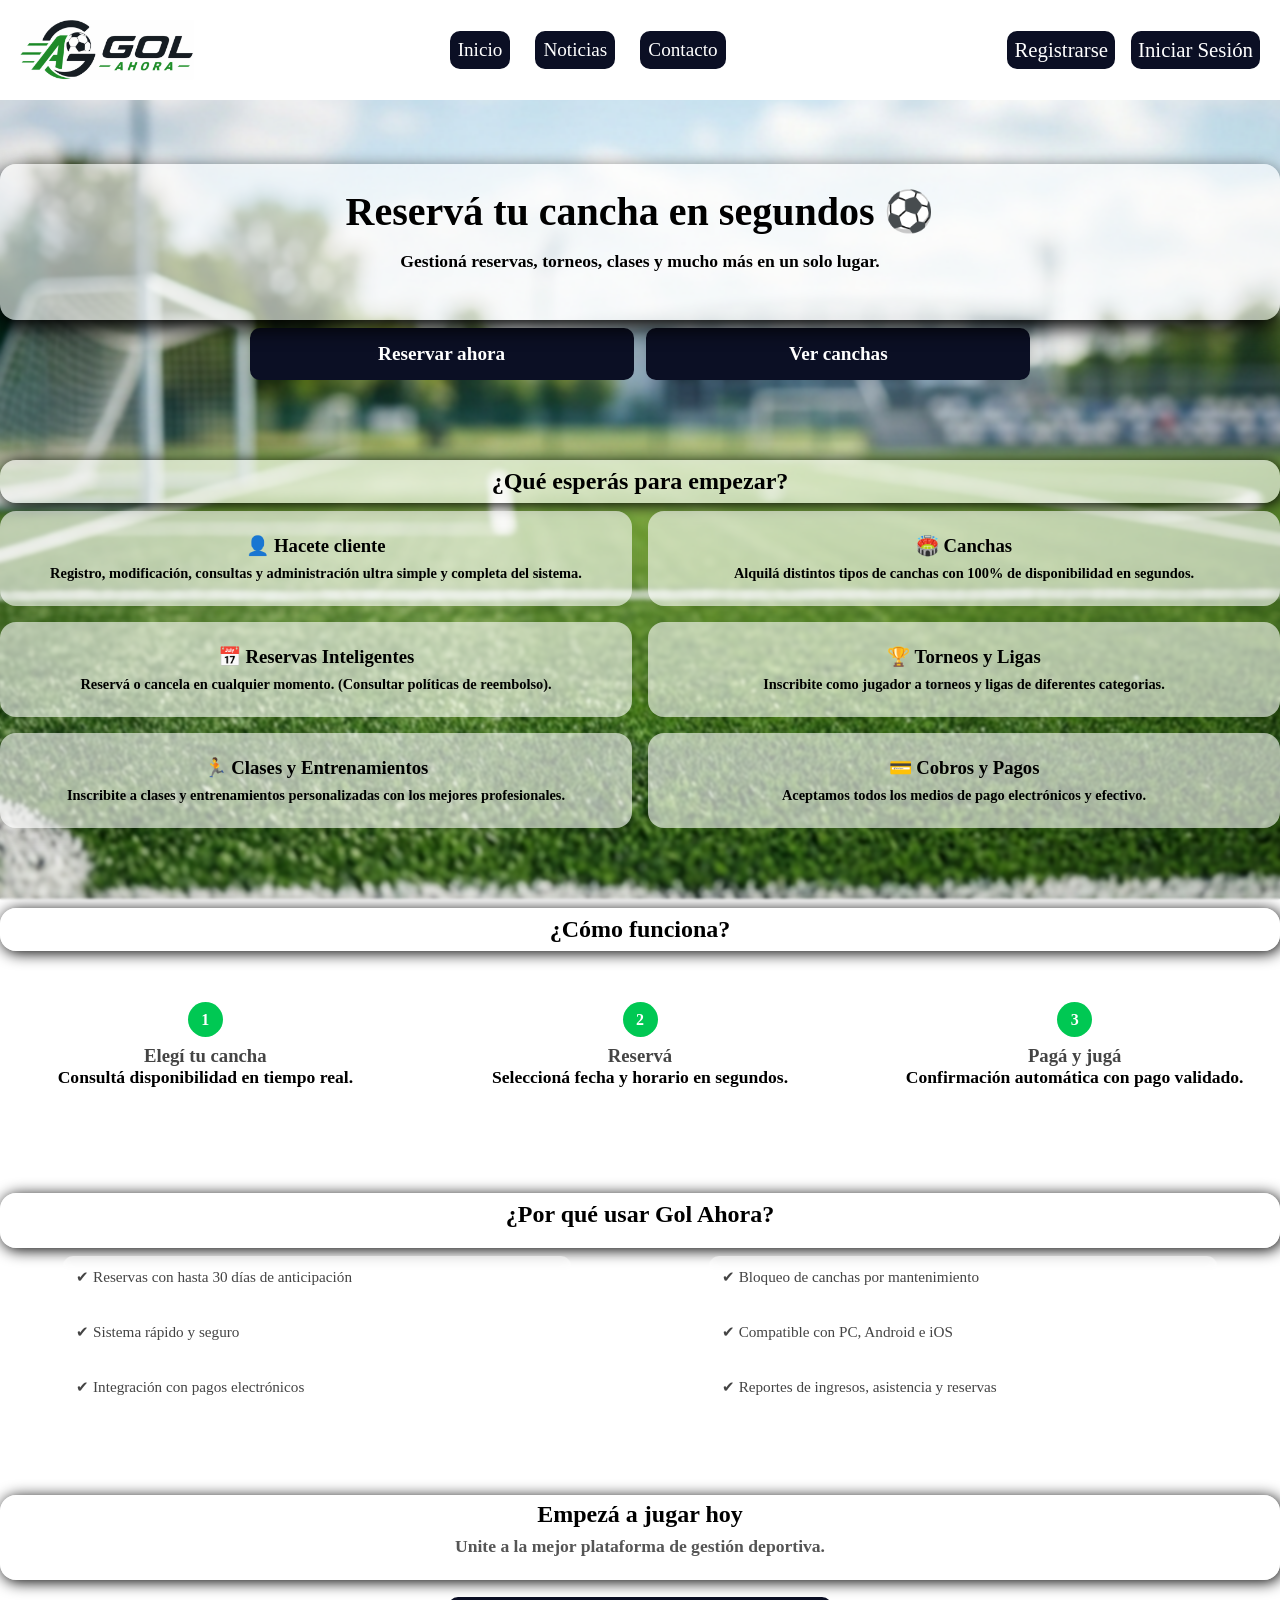
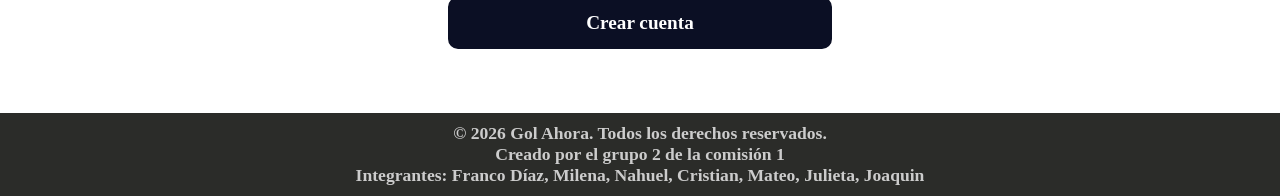
==== index.html @ c4e8e97b "Home detalles" ====
<!DOCTYPE html>
<html lang="es">
<head>
    <meta charset="UTF-8">
    <meta name="viewport" content="width=device-width, initial-scale=1.0">
    <title>Gol Ahora | El Buen Deporte</title>
    <link rel="stylesheet" href="styles.css">
</head>
<body>
    <header>
        <div class="container-header">
            <div class="logo">
                <img src="./assets/logo.png" alt="Logo de Gol Ahora">
            </div>
            <nav class="nav-header" id="nav">
                <ul class="ul-nav-header">
                    <li class="li-nav-header"><a href="#" class="a-nav-header">Inicio</a></li>
                    <li class="li-nav-header"><a href="#" class="a-nav-header">Noticias</a></li>
                    <li class="li-nav-header"><a href="#" class="a-nav-header">Contacto</a></li>
                </ul>
            </nav>
            <div class="buttons-header">
                <button class="button-header">Registrarse</button>
                <button class="button-header">Iniciar Sesión</button>
            </div>
            <div class="menu-toggle" id="menu-toggle">
                ☰
            </div>
        </div>
    </header>
    <main>
        <!-- HERO -->
        <section class="hero">
            <div class="container">
                <div class="presentacion-hero">
                    <h1>Reservá tu cancha en segundos ⚽</h1>
                    <p>Gestioná reservas, torneos, clases y mucho más en un solo lugar.</p>
                </div>
                <div class="hero-buttons">
                    <a href="#" class="btn-primary">Reservar ahora</a>
                    <a href="#" class="btn-secondary">Ver canchas</a>
                </div>
            </div>
        </section>

        <!-- FEATURES PRINCIPALES -->
        <section class="info">
            <div class="container">
                <div class="h2">
                    <h2>¿Qué esperás para empezar?</h2>
                </div>
                

                <div class="grid-info">

                    <div class="card">
                        <h3>👤 Hacete cliente</h3>
                        <p>Registro, modificación, consultas y administración ultra simple y completa del sistema.</p>
                    </div>

                    <div class="card">
                        <h3>🏟️ Canchas</h3>
                        <p>Alquilá distintos tipos de canchas con 100% de disponibilidad en segundos.</p>
                    </div>

                    <div class="card">
                        <h3>📅 Reservas Inteligentes</h3>
                        <p>Reservá o cancela en cualquier momento. (Consultar políticas de reembolso).</p>
                    </div>

                    <div class="card">
                        <h3>🏆 Torneos y Ligas</h3>
                        <p>Inscribite como jugador a torneos y ligas de diferentes categorias.</p>
                    </div>

                    <div class="card">
                        <h3>🏃 Clases y Entrenamientos</h3>
                        <p>Inscribite a clases y entrenamientos personalizadas con los mejores profesionales.</p>
                    </div>

                    <div class="card">
                        <h3>💳 Cobros y Pagos</h3>
                        <p>Aceptamos todos los medios de pago electrónicos y efectivo.</p>
                    </div>

                </div>
            </div>
        </section>

        <!-- COMO FUNCIONA -->
        <section class="como-funciona">
            <div class="container">
                <div class="h2">
                    <h2>¿Cómo funciona?</h2>
                </div>
                

                <div class="steps">
                    <div class="step">
                        <span>1</span>
                        <h3>Elegí tu cancha</h3>
                        <p>Consultá disponibilidad en tiempo real.</p>
                    </div>

                    <div class="step">
                        <span>2</span>
                        <h3>Reservá</h3>
                        <p>Seleccioná fecha y horario en segundos.</p>
                    </div>

                    <div class="step">
                        <span>3</span>
                        <h3>Pagá y jugá</h3>
                        <p>Confirmación automática con pago validado.</p>
                    </div>
                </div>
            </div>
        </section>

        <!-- BENEFICIOS / DIFERENCIAL -->
        <section class="beneficios">
            <div class="container">
                <div class="h2">
                    <h2>¿Por qué usar Gol Ahora?</h2>
                </div>
                
                <ul class="beneficios-list">
                    <li>✔ Reservas con hasta 30 días de anticipación</li>
                    <li>✔ Bloqueo de canchas por mantenimiento</li>
                    <li>✔ Sistema rápido y seguro</li>
                    <li>✔ Compatible con PC, Android e iOS</li>
                    <li>✔ Integración con pagos electrónicos</li>
                    <li>✔ Reportes de ingresos, asistencia y reservas</li>
                </ul>
            </div>
        </section>

        <!-- CTA FINAL -->
        <section class="cta">
            <div class="container-end">
                <div class="h2-end">
                    <h2>Empezá a jugar hoy</h2>
                    <p>Unite a la mejor plataforma de gestión deportiva.</p>
                </div>
                <a href="#" class="btn-primary">Crear cuenta</a>
            </div>
        </section>

    </main>
    <footer>
        <p>&copy; 2026 Gol Ahora. Todos los derechos reservados.</p>
        <p>Creado por el grupo 2 de la comisión 1</p>
        <p>Integrantes: Franco Díaz, Milena, Nahuel, Cristian, Mateo, Julieta, Joaquin</p>
    </footer>

    <script>
        const toggle = document.getElementById("menu-toggle");
        const nav = document.getElementById("nav");

        toggle.addEventListener("click", () => {
            nav.classList.toggle("active");
        });
    </script>
</body>
</html>
---- styles.css ----
*{
    margin: 0;
    padding: 0;
    box-sizing: border-box;
    font-family:'Times New Roman', Times, serif
}

body{
    display: grid;
    grid-template-rows: auto 1fr auto;
    min-height: 100dvh;
    color: #444;
    background-image: url("./assets/background.png");
    background-size: cover;
    background-position: center;
    background-attachment: fixed;
    backdrop-filter: blur(1px);
}

/*-------- HEADER ---------*/

header{
    background-color: #ffffff;
    text-align: center;
}

h1{
    font-size: 2.5rem;
    font-weight: bold;
    color: #000;
}

h2{
    color: #000;
}

p{
    color: #000;
    font-size: 1.1rem;
    font-weight: 700;
}

.logo{
    height: 60px;
    display: flex;
    align-items: center;
}

.logo img{
    height: 100%;
    width: 90px;
    object-fit: contain;
}

/* MOBILE FIRST */
.container-header{
    display: flex;
    align-items: center;
    justify-content: space-between;
    gap: 10px;
    padding: 15px;
}

/* NAV oculto en mobile */
.nav-header{
    position: absolute;
    top: 80px;
    right: 0;
    background-color: #7a7979;
    width: 100%;
    display: none;
    flex-direction: column;
    align-items: center;
    padding: 10px 0;
    z-index: 5;
}

.nav-header.active{
    display: flex;
}

.ul-nav-header{
    display: flex;
    flex-direction: column;
    gap: 10px;
}

.li-nav-header{
    list-style: none;
    margin-right: 10px;
    transition: transform 0.1s ease;
}

.li-nav-header:active{
    color: #0b0f24;
    transform: scale(0.95);
}

a{
    text-decoration: none;
    background-color: #0b0f24;
    color: #FFF;
    padding: 6px;
    font-size: 1.2rem;
}

.a-nav-header{
    border: none;
    outline: none;
    color: #fff;
    cursor: pointer;
    position: relative;
    z-index: 0;
    border: 2px solid #0b0f24;
    border-radius: 10px;
    transition: transform 0.2s ease;
    display: block;
    margin-top: 8px;
}

.a-nav-header:active{
    color: #0b0f24;
    transform: scale(0.95);
}

/* BOTONES */
.buttons-header{
    display: flex;
}

.button-header{
    box-sizing: border-box;
    font-size: 1rem;
    background-color: #0b0f24;
    color: #fff;
    border: 2px solid #0b0f24;
    border-radius: 10px;
    cursor: pointer;
    padding: 5px 2px;
    transition: transform 0.2s ease;
    margin-left: 0.3rem;
}

.button-header:hover:active{
    transform: scale(0.95);
}

/* HAMBURGUESA */
.menu-toggle{
    font-size: 1.5rem;
    cursor: pointer;
    display: block;
}

/*------- MAIN --------*/

.hero {
    text-align: center;
    padding: 4rem 0 3rem;
}

.presentacion-hero{
    padding: 1.5rem;
    border-radius: 16px;
    background: rgba(255, 255, 255, 0.6);
    backdrop-filter: blur(10px);
    box-shadow: -2px 8px 20px rgba(0,0,0);
    transition: 0.3s;
    margin-bottom: 8px;
}

.presentacion-hero:hover {
    transform: translateY(-5px);
}

.hero h1 {
    font-size: 2rem;
    margin-bottom: 1rem;
}

.hero p {
    font-size: 1.1rem;
    font-weight: 900;
    margin-bottom: 1.5rem;
    color: #000000;
    text-overflow: wrap;
    word-break: break-word;
}

.hero-buttons {
    display: flex;
    flex-direction: column;
    justify-content: center;
    align-items: center;
    gap: 0.8rem;
}

.btn-primary,
.btn-secondary {
    padding: 0.8rem;
    border-radius: 10px;
    text-decoration: none;
    font-weight: 600;
    transition: 0.3s;
    display: block;
    width: 60%;
}

.btn-primary {
    background: #0b0f24;
    border: 2px solid #0b0f24;
    color: white;
}

.btn-primary:active {
    transform: scale(0.95);
}

.btn-secondary {
    border: 2px solid #0b0f24;
    color: #ffffff;
}

.btn-secondary:active {
    transform: scale(0.95);
}

.info {
    padding: 2rem 0;
}

.h2{
    padding: 0.5rem;
    border-radius: 16px;
    background: rgba(255, 255, 255, 0.6);
    backdrop-filter: blur(10px);
    box-shadow: 0 8px 20px rgba(0,0,0,0.08);
    transition: 0.3s;
    margin-bottom: 8px;
    box-shadow: 2px 2px 15px rgba(0,0,0);
}

.info h2 {
    text-align: center;
}

.grid-info {
    display: grid;
    grid-template-columns: 1fr;
    gap: 1rem;
}

/* CARD GLASS */
.card {
    padding: 1.5rem;
    border-radius: 16px;
    background: rgba(255, 255, 255, 0.6);
    backdrop-filter: blur(10px);
    box-shadow: 0 8px 20px rgba(0,0,0,0.08);
    transition: 0.3s;
    text-align: center;
}

.card:hover {
    transform: translateY(-5px);
}

.card h3 {
    margin-bottom: 0.5rem;
    color: #000;
}

.card p {
    font-size: 0.9rem;
    font-weight: 700;
    color: #000;
}

/* ================= Como funciona ================= */
.como-funciona {
    padding: 3rem 0;
    text-align: center;
}

.steps {
    display: flex;
    flex-direction: column;
    gap: 1.5rem;
    margin-top: 2rem;
}

.step {
    background: rgba(255,255,255,0.6);
    padding: 1.2rem;
    border-radius: 14px;
    backdrop-filter: blur(8px);
}

.step span {
    display: inline-block;
    width: 35px;
    height: 35px;
    background: #00c853;
    color: white;
    border-radius: 50%;
    line-height: 35px;
    font-weight: bold;
    margin-bottom: 0.5rem;
}


.beneficios {
    padding: 2.4rem 0;
}

.beneficios h2 {
    text-align: center;
    margin-bottom: 0.7rem;
    padding-bottom: 0;
}

.beneficios-list {
    list-style: none;
    display: grid;
    grid-template-columns: 1fr;
    place-items: center;
    gap: 0.7rem;
}

.beneficios-list li {
    background: rgba(255,255,255,0.6);
    padding: 0.8rem;
    border-radius: 10px;
    backdrop-filter: blur(6px);
    font-size: 0.95rem;
    width: 70%;
}

.beneficios-list li:active{
    transform: scale(0.90);
}

.container-end{
    display: flex;
    flex-direction: column;
    align-items: center;
    gap: 0.6rem;
}

.h2-end{
    padding: 0.4rem;
    border-radius: 16px;
    background: rgba(255, 255, 255, 0.6);
    backdrop-filter: blur(10px);
    box-shadow: 0 8px 20px rgba(0,0,0,0.08);
    transition: 0.3s;
    margin-bottom: 8px;
    box-shadow: 2px 2px 15px rgba(0,0,0);
    width: 100%;
}

.cta {
    text-align: center;
    padding: 3rem 0 4rem;
}

.cta h2 {
    margin-bottom: 0.5rem;
}

.cta p {
    margin-bottom: 1rem;
    color: #555;
}

/*------- FOOTER -------*/

footer{
    background-color: #2b2c29;
    text-align: center;
    padding: 10px;
    color: #ccc;
}

footer p{
    color: #CCC;
}

/* -------- DESKTOP -------- */
@media (min-width: 690px) {
    .logo img{
        width: auto;
    }
}


@media (min-width: 776px){

    .menu-toggle{
        display: none;
    }

    .nav-header{
        position: static;
        display: flex;
        flex-direction: row;
        background: none;
        width: auto;
        padding: 0;
    }

    .ul-nav-header{
        flex-direction: row;
        gap: 15px;
    }

    .container-header{
        padding: 20px;
    }

    .a-nav-header{
        margin-top: 0;
    }

    .a-nav-header:hover{
    background-color: #8797be;
    color: #0b0f24;
    box-shadow: 1px 0px 10px #17193b;
    }

    .button-header{
    font-size: 1.3rem;
    padding: 5px;
    margin-left: 1rem;
    }

    .button-header:hover{
    background-color: #8797be;
    color: #0b0f24;
    box-shadow: 1px 0px 10px #17193b;
    }

    .hero h1 {
        font-size: 2.5rem;
    }

    .hero-buttons {
        flex-direction: row;
        justify-content: center;
        align-items: center;
    }

    .btn-primary,
    .btn-secondary{
        max-width: 24rem;
    }

    .btn-primary:hover {
    background: #8797be;
    transform: scale(1.03);
    }

    .btn-secondary:hover {
    background: #8797be;
    color: white;
    }

    .grid-info {
        grid-template-columns: repeat(2, 1fr);
    }

    .steps {
        flex-direction: row;
        justify-content: space-between;
    }

    .step {
        flex: 1;
    }

    .beneficios-list{
        grid-template-columns: repeat(2, 1fr);

    }

    .beneficios-list li{
        width: 80%;
    }
}
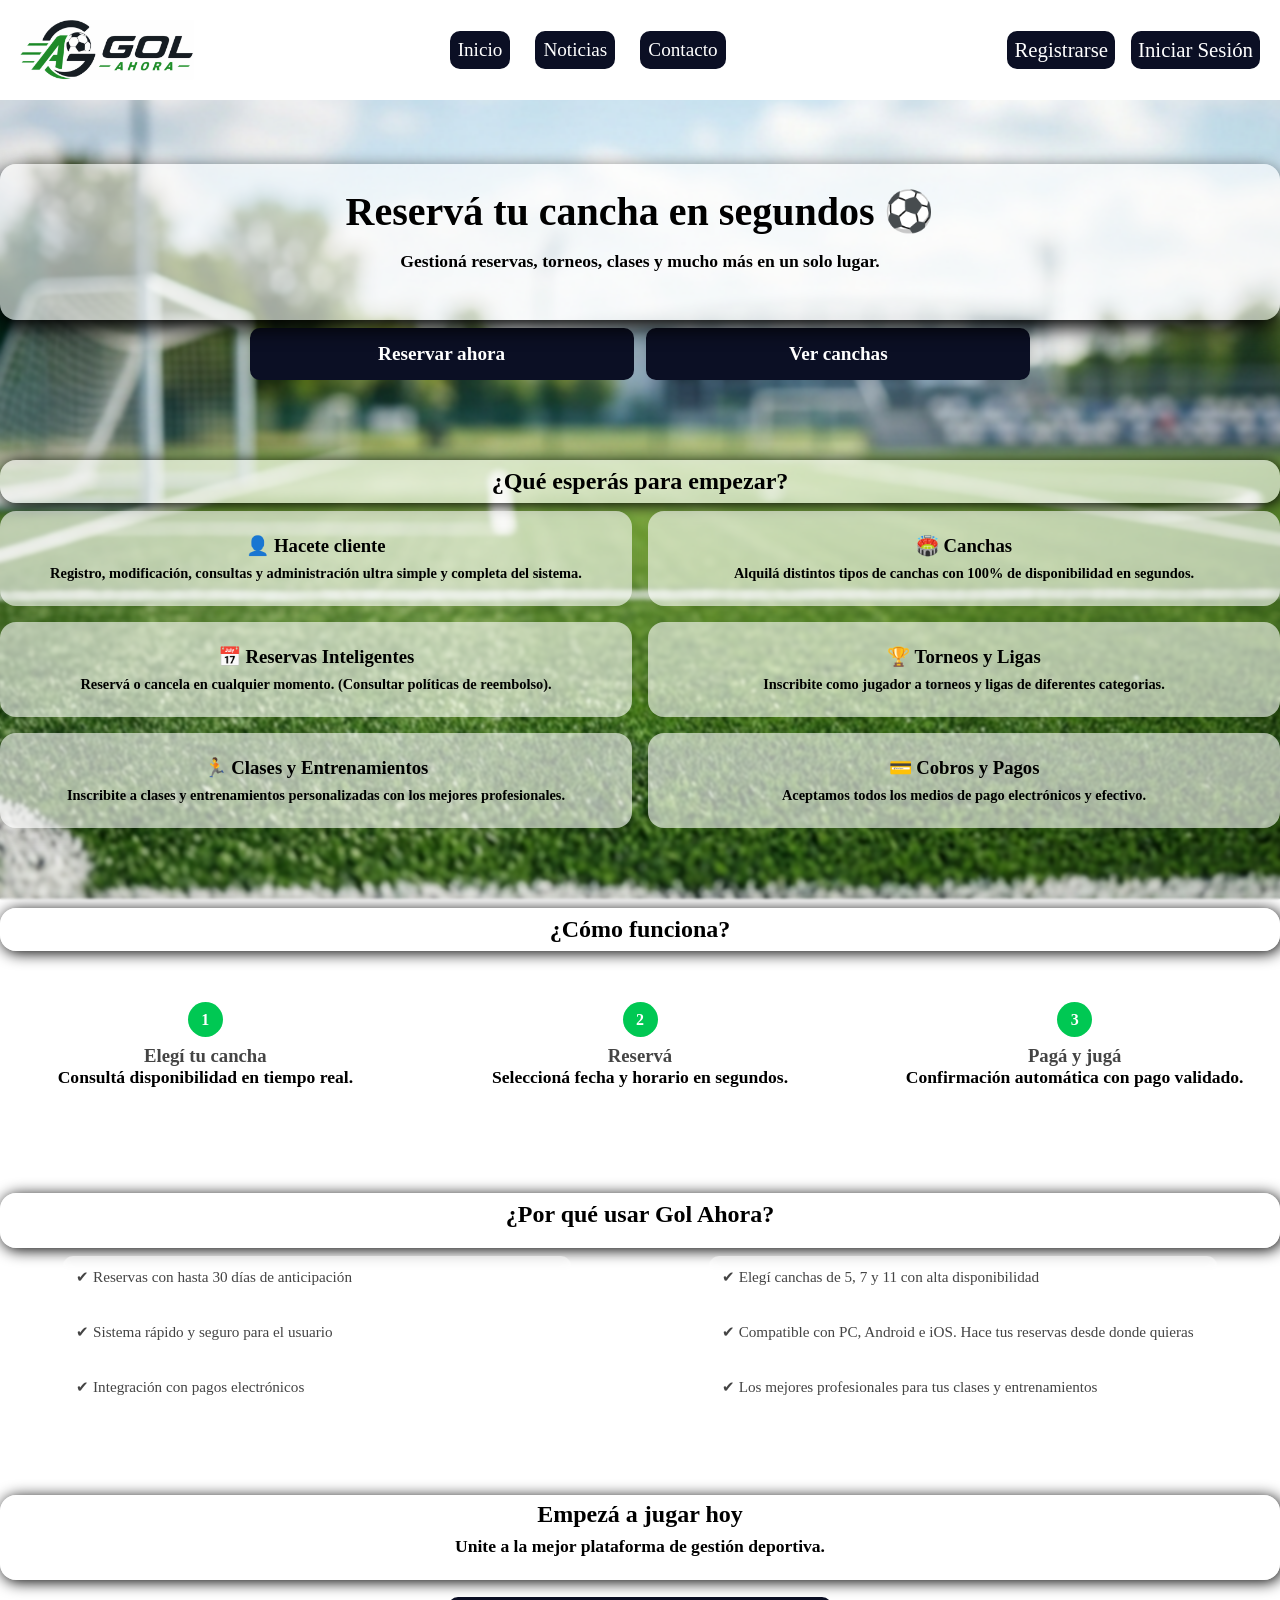
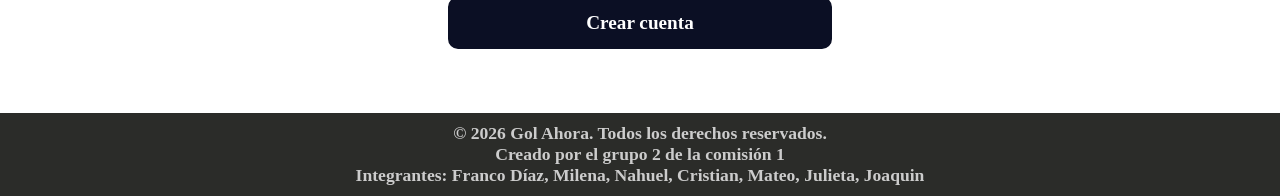
==== commit 61680c25: "Home listo" ====
--- a/index.html
+++ b/index.html
@@ -5,6 +5,7 @@
     <meta name="viewport" content="width=device-width, initial-scale=1.0">
     <title>Gol Ahora | El Buen Deporte</title>
     <link rel="stylesheet" href="styles.css">
+    <link rel="icon" href="./assets/favicon.png" type="image/png">
 </head>
 <body>
     <header>
@@ -20,8 +21,8 @@
                 </ul>
             </nav>
             <div class="buttons-header">
-                <button class="button-header">Registrarse</button>
-                <button class="button-header">Iniciar Sesión</button>
+                <button class="button-header" onclick="window.location.href='./pages/registro.html'">Registrarse</button>
+                <button class="button-header" onclick="window.location.href='./pages/login.html'">Iniciar Sesión</button>
             </div>
             <div class="menu-toggle" id="menu-toggle">
                 ☰
@@ -126,11 +127,11 @@
                 
                 <ul class="beneficios-list">
                     <li>✔ Reservas con hasta 30 días de anticipación</li>
-                    <li>✔ Bloqueo de canchas por mantenimiento</li>
-                    <li>✔ Sistema rápido y seguro</li>
-                    <li>✔ Compatible con PC, Android e iOS</li>
+                    <li>✔ Elegí canchas de 5, 7 y 11 con alta disponibilidad</li>
+                    <li>✔ Sistema rápido y seguro para el usuario</li>
+                    <li>✔ Compatible con PC, Android e iOS. Hace tus reservas desde donde quieras</li>
                     <li>✔ Integración con pagos electrónicos</li>
-                    <li>✔ Reportes de ingresos, asistencia y reservas</li>
+                    <li>✔ Los mejores profesionales para tus clases y entrenamientos</li>
                 </ul>
             </div>
         </section>
@@ -142,7 +143,7 @@
                     <h2>Empezá a jugar hoy</h2>
                     <p>Unite a la mejor plataforma de gestión deportiva.</p>
                 </div>
-                <a href="#" class="btn-primary">Crear cuenta</a>
+                <a href="#" class="btn-primary" onclick="window.location.href='./pages/registro.html'">Crear cuenta</a>
             </div>
         </section>
 
--- a/styles.css
+++ b/styles.css
@@ -13,7 +13,7 @@
     background-image: url("./assets/background.png");
     background-size: cover;
     background-position: center;
-    background-attachment: fixed;
+    background-attachment: scroll;
     backdrop-filter: blur(1px);
 }
 
@@ -370,7 +370,7 @@
 
 .cta p {
     margin-bottom: 1rem;
-    color: #555;
+    color: #000;
 }
 
 /*------- FOOTER -------*/
@@ -395,6 +395,10 @@
 
 
 @media (min-width: 776px){
+    
+    body{
+        background-attachment: fixed;
+    }
 
     .menu-toggle{
         display: none;
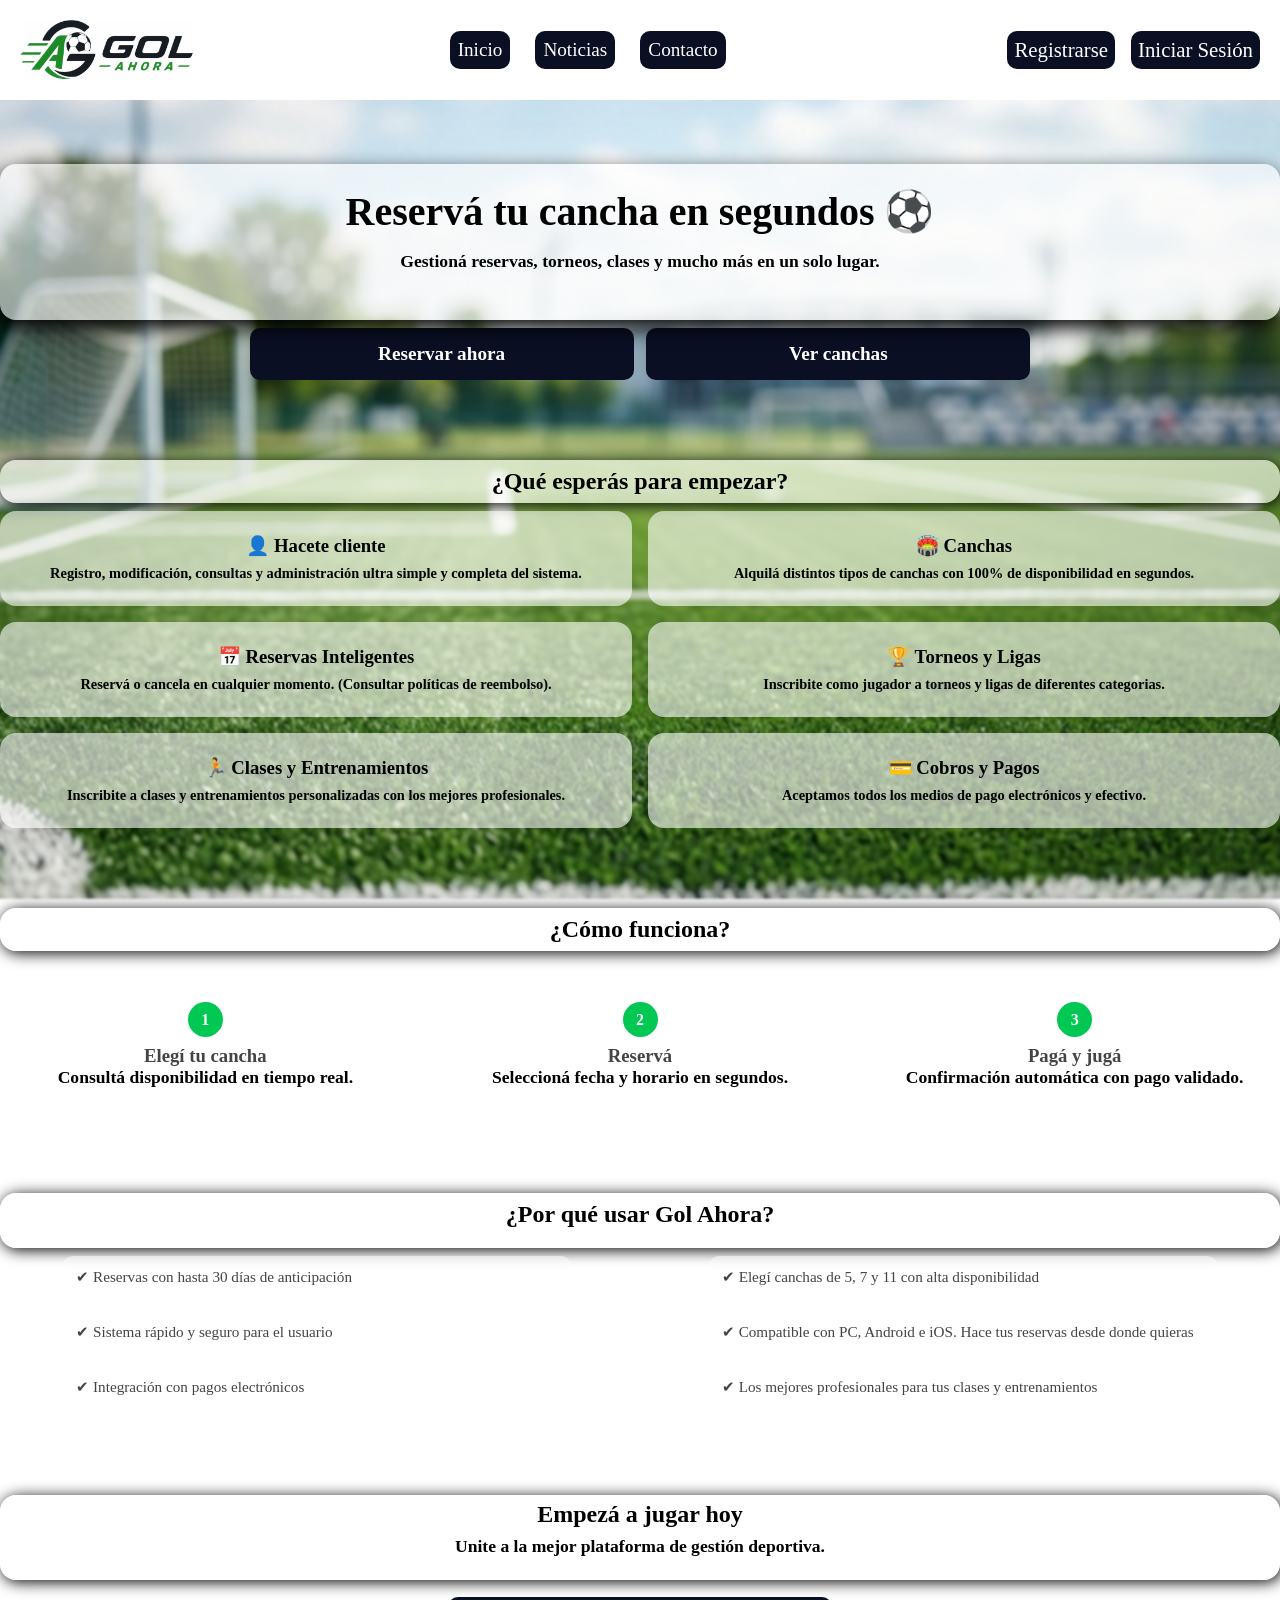
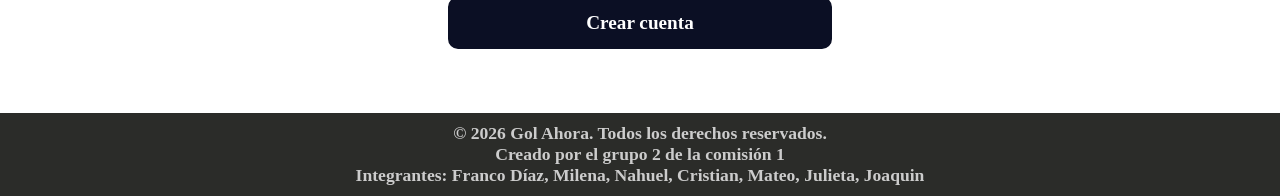
==== commit 11ff7bee: "Trabajando en registro" ====
--- a/index.html
+++ b/index.html
@@ -4,6 +4,7 @@
     <meta charset="UTF-8">
     <meta name="viewport" content="width=device-width, initial-scale=1.0">
     <title>Gol Ahora | El Buen Deporte</title>
+    <script src="home.js" defer></script>
     <link rel="stylesheet" href="styles.css">
     <link rel="icon" href="./assets/favicon.png" type="image/png">
 </head>
@@ -15,11 +16,20 @@
             </div>
             <nav class="nav-header" id="nav">
                 <ul class="ul-nav-header">
-                    <li class="li-nav-header"><a href="#" class="a-nav-header">Inicio</a></li>
+                    <li class="li-nav-header"><a href="index.html" class="a-nav-header">Inicio</a></li>
                     <li class="li-nav-header"><a href="#" class="a-nav-header">Noticias</a></li>
-                    <li class="li-nav-header"><a href="#" class="a-nav-header">Contacto</a></li>
+                    <li class="li-nav-header"><a href="#" class="a-nav-header contacto">Contacto</a></li>
                 </ul>
             </nav>
+              <div class="modal-contacto" id="modal-contacto">
+                <div class="modal-box">
+                    <span class="cerrar-modal" id="cerrar-modal">✖</span>
+                    <h3>Contacto</h3>
+                    <p>📸 Instagram: @golahora</p>
+                    <p>📞 Teléfono: 11-1234-5678</p>
+                    <p>📧 Email: contacto@golahora.com</p>
+                </div>
+            </div>
             <div class="buttons-header">
                 <button class="button-header" onclick="window.location.href='./pages/registro.html'">Registrarse</button>
                 <button class="button-header" onclick="window.location.href='./pages/login.html'">Iniciar Sesión</button>
@@ -27,7 +37,7 @@
             <div class="menu-toggle" id="menu-toggle">
                 ☰
             </div>
-        </div>
+        </div>    
     </header>
     <main>
         <!-- HERO -->
@@ -38,10 +48,15 @@
                     <p>Gestioná reservas, torneos, clases y mucho más en un solo lugar.</p>
                 </div>
                 <div class="hero-buttons">
-                    <a href="#" class="btn-primary">Reservar ahora</a>
-                    <a href="#" class="btn-secondary">Ver canchas</a>
+                    <a href="./pages/login.html" class="btn-primary">Reservar ahora</a>
+                    <a href="#" class="btn-secondary" id="abrir-galeria">Ver canchas</a>
                 </div>
             </div>
+        </section>
+        <section class="galeria">
+            <img src="./assets/Cancha1.png">
+            <img src="./assets/Cancha2.png">
+            <img src="./assets/Cancha3.png">
         </section>
 
         <!-- FEATURES PRINCIPALES -->
--- a/styles.css
+++ b/styles.css
@@ -13,8 +13,7 @@
     background-image: url("./assets/background.png");
     background-size: cover;
     background-position: center;
-    background-attachment: scroll;
-    backdrop-filter: blur(1px);
+    background-attachment: fixed;
 }
 
 /*-------- HEADER ---------*/
@@ -123,6 +122,48 @@
     transform: scale(0.95);
 }
 
+.modal-contacto {
+    position: fixed;
+    top: 0;
+    left: 0;
+    width: 100dvw;
+    height: 100dvh;
+
+    background: rgba(0,0,0,0.5);
+
+    display: flex;
+    justify-content: center;
+    align-items: center;
+    z-index: 100;
+    opacity: 0;
+    visibility: hidden;
+    transition: 0.3s;
+}
+
+.modal-contacto.activo {
+    opacity: 1;
+    visibility: visible;
+}
+
+.modal-box {
+    background: rgb(132, 115, 227);
+    padding: 20px;
+    border-radius: 12px;
+    box-shadow: 1px 1px 20px rgba(0,0,0);
+    position: relative;
+    width: 80%;
+    max-width: 400px;
+    text-align: center;
+    z-index: 200;
+}
+
+.cerrar-modal {
+    position: absolute;
+    top: 10px;
+    right: 10px;
+    cursor: pointer;
+}
+
 /* BOTONES */
 .buttons-header{
     display: flex;
@@ -154,6 +195,10 @@
 
 /*------- MAIN --------*/
 
+main{
+    backdrop-filter: blur(1px);
+}
+
 .hero {
     text-align: center;
     padding: 4rem 0 3rem;
@@ -223,6 +268,35 @@
 
 .btn-secondary:active {
     transform: scale(0.95);
+}
+
+.galeria {
+    display: flex;
+    width: 100%;
+    aspect-ratio: 4 / 3;
+    overflow: hidden;
+    max-height: 0;
+    transition: max-height 0.5s ease;
+}
+
+.galeria.abierta {
+    max-height: 430px;
+}
+
+.galeria img {
+    flex: 1;
+    width: 0;
+    object-fit: cover;
+    opacity: 0.8;
+    transition: all 0.4s ease;
+}
+
+/* Cuando se toca (focus/active) */
+.galeria img:active,
+.galeria img:focus {
+    flex: 3;
+    opacity: 1;
+    filter: contrast(120%);
 }
 
 .info {
@@ -395,10 +469,6 @@
 
 
 @media (min-width: 776px){
-    
-    body{
-        background-attachment: fixed;
-    }
 
     .menu-toggle{
         display: none;
@@ -460,13 +530,30 @@
     }
 
     .btn-primary:hover {
-    background: #8797be;
-    transform: scale(1.03);
+        background: #8797be;
+        transform: scale(1.03);
     }
 
     .btn-secondary:hover {
-    background: #8797be;
-    color: white;
+        background: #8797be;
+        color: white;
+    }
+
+    .galeria {
+        max-height: 0;
+        overflow: hidden;
+        transition: max-height 0.5s ease;
+    }
+
+    .galeria.abierta {
+        max-height: 430px;
+    }
+
+    .galeria img:hover {
+        flex: 3;
+        opacity: 1;
+        filter: contrast(120%);
+        cursor: crosshair;
     }
 
     .grid-info {
@@ -490,4 +577,6 @@
     .beneficios-list li{
         width: 80%;
     }
-}+}
+
+
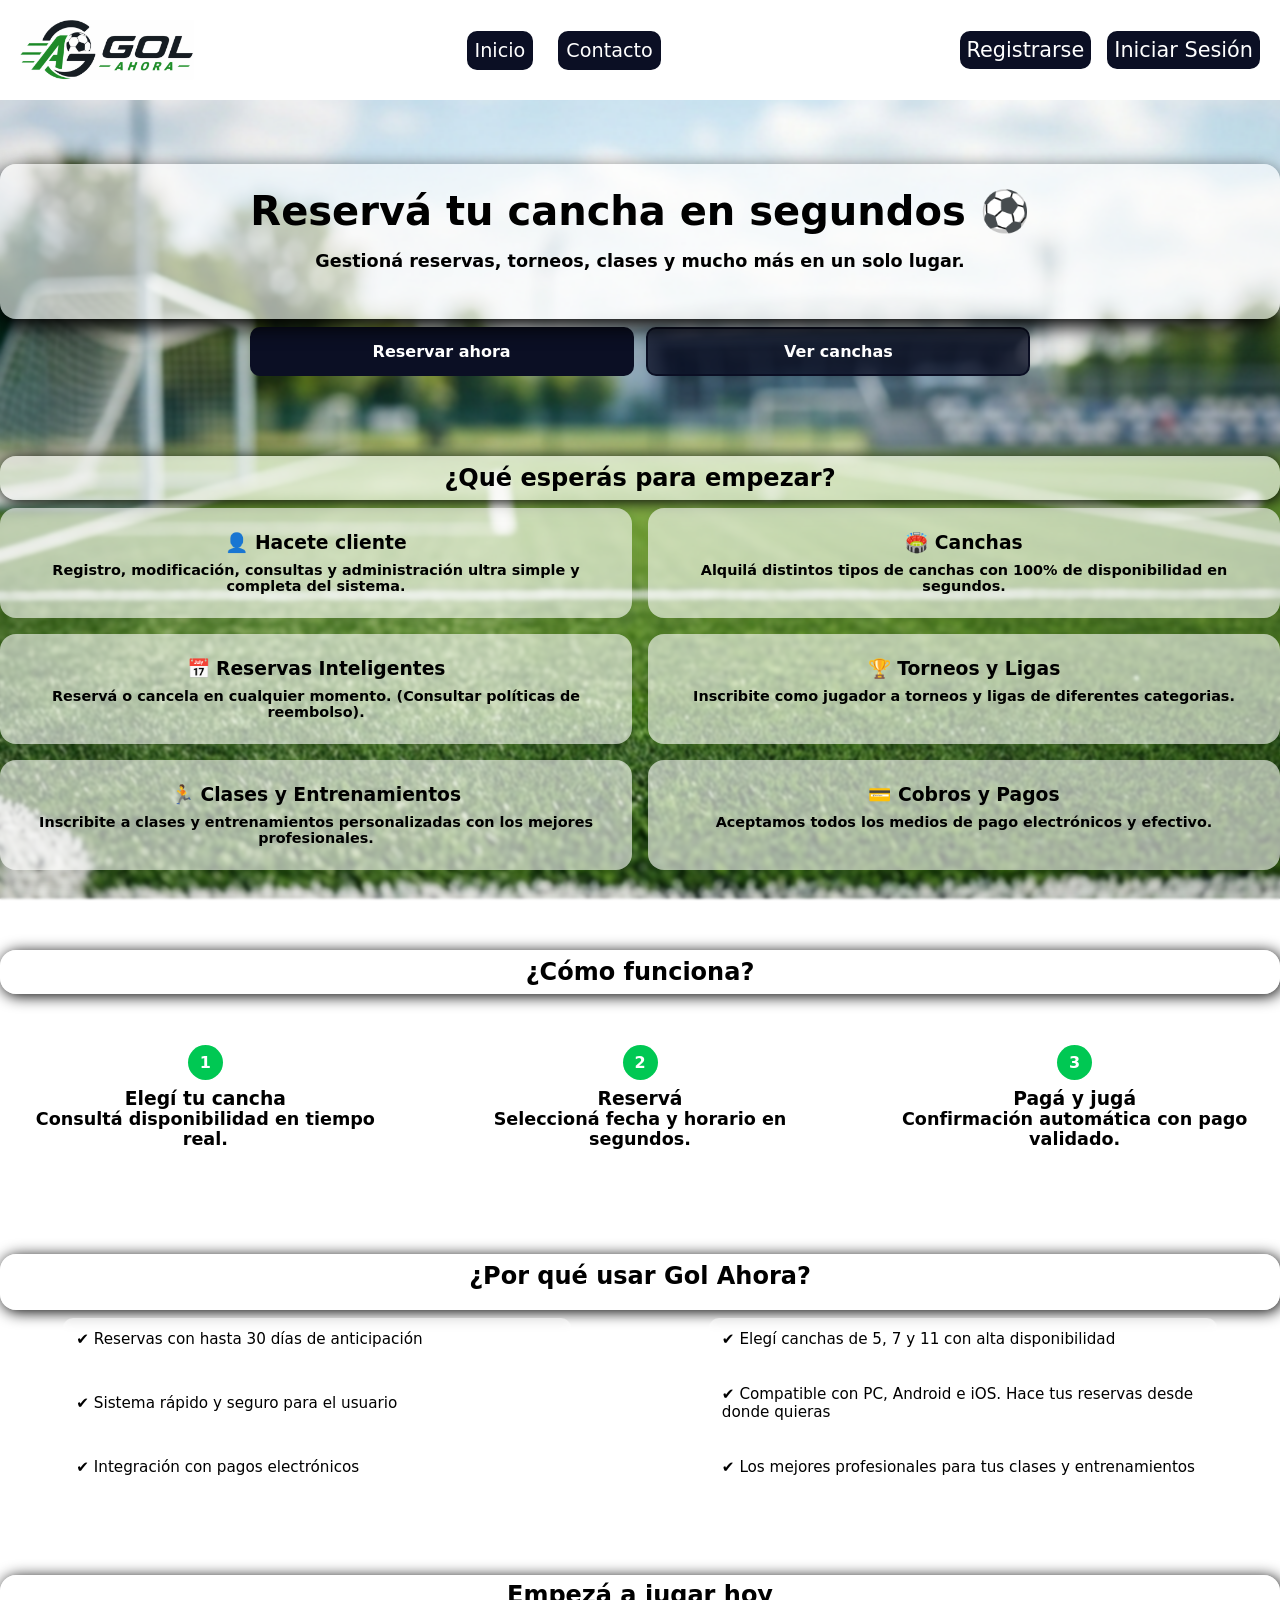
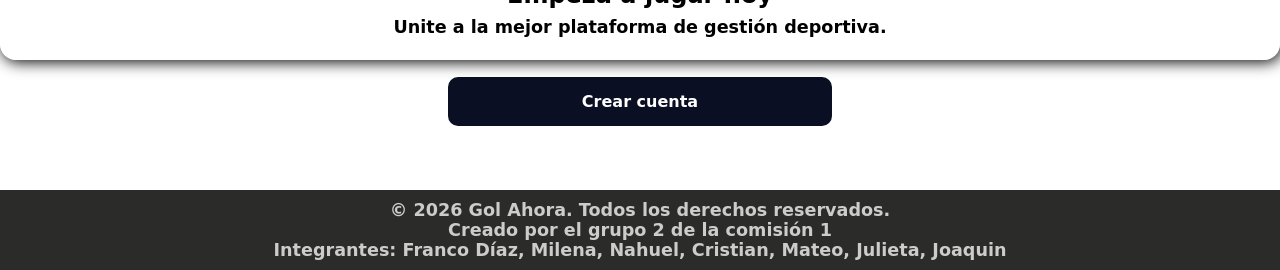
==== commit 87d503d9: "Home, Registro y Login OK" ====
--- a/index.html
+++ b/index.html
@@ -2,10 +2,20 @@
 <html lang="es">
 <head>
     <meta charset="UTF-8">
-    <meta name="viewport" content="width=device-width, initial-scale=1.0">
+    <meta name="viewport" content="width=device-width, initial-scale=1.0, viewport-fit=cover">
+    <meta name="description" content="Reservá canchas de fútbol, inscribite a torneos y clases deportivas en Gol Ahora.">
+    <meta name="keywords" content="reserva canchas, fútbol, torneos, clases deportivas">
+    <meta name="author" content="Grupo 2 - Comisión 1">
+    <meta property="og:title" content="Gol Ahora | Reservá tu cancha en segundos">
+    <meta property="og:description" content="Gestión de canchas, torneos y clases deportivas en un solo lugar.">
+    <meta property="og:type" content="website">
+    <meta name="twitter:card" content="summary_large_image">
+    <meta name="twitter:title" content="Gol Ahora">
     <title>Gol Ahora | El Buen Deporte</title>
     <script src="home.js" defer></script>
     <link rel="stylesheet" href="styles.css">
+    <link rel="preload" as="image" href="./assets/background.png">
+    <link rel="preload" as="image" href="./assets/logo.png">
     <link rel="icon" href="./assets/favicon.png" type="image/png">
 </head>
 <body>
@@ -14,16 +24,15 @@
             <div class="logo">
                 <img src="./assets/logo.png" alt="Logo de Gol Ahora">
             </div>
-            <nav class="nav-header" id="nav">
+            <nav class="nav-header" id="nav" aria-label="Navegación principal">
                 <ul class="ul-nav-header">
                     <li class="li-nav-header"><a href="index.html" class="a-nav-header">Inicio</a></li>
-                    <li class="li-nav-header"><a href="#" class="a-nav-header">Noticias</a></li>
                     <li class="li-nav-header"><a href="#" class="a-nav-header contacto">Contacto</a></li>
                 </ul>
             </nav>
               <div class="modal-contacto" id="modal-contacto">
-                <div class="modal-box">
-                    <span class="cerrar-modal" id="cerrar-modal">✖</span>
+                <div class="modal-box" role="dialog" aria-modal="true" aria-labelledby="modal-titulo">
+                    <span class="cerrar-modal" id="cerrar-modal" >✖</span>
                     <h3>Contacto</h3>
                     <p>📸 Instagram: @golahora</p>
                     <p>📞 Teléfono: 11-1234-5678</p>
@@ -31,12 +40,10 @@
                 </div>
             </div>
             <div class="buttons-header">
-                <button class="button-header" onclick="window.location.href='./pages/registro.html'">Registrarse</button>
-                <button class="button-header" onclick="window.location.href='./pages/login.html'">Iniciar Sesión</button>
+                <a class="button-header" href="./pages/registro.html">Registrarse</a>
+                <a class="button-header" href="./pages/login.html">Iniciar Sesión</a>
             </div>
-            <div class="menu-toggle" id="menu-toggle">
-                ☰
-            </div>
+            <button class="menu-toggle" id="menu-toggle" aria-label="Abrir menú" aria-expanded="false">☰</button>
         </div>    
     </header>
     <main>
@@ -54,9 +61,9 @@
             </div>
         </section>
         <section class="galeria">
-            <img src="./assets/Cancha1.png">
-            <img src="./assets/Cancha2.png">
-            <img src="./assets/Cancha3.png">
+            <img src="./assets/Cancha1.png" loading="lazy" alt="Cancha de fútbol 5">
+            <img src="./assets/Cancha2.png" loading="lazy" alt="Cancha de fútbol 7">
+            <img src="./assets/Cancha3.png" loading="lazy" alt="Cancha de fútbol 11">
         </section>
 
         <!-- FEATURES PRINCIPALES -->
@@ -158,7 +165,7 @@
                     <h2>Empezá a jugar hoy</h2>
                     <p>Unite a la mejor plataforma de gestión deportiva.</p>
                 </div>
-                <a href="#" class="btn-primary" onclick="window.location.href='./pages/registro.html'">Crear cuenta</a>
+                <a href="./pages/registro.html" class="btn-primary">Crear cuenta</a>
             </div>
         </section>
 
--- a/styles.css
+++ b/styles.css
@@ -1,58 +1,74 @@
-*{
+:root {
+    --color-primary:    #0b0f24;
+    --color-accent:     #00c853;
+    --color-text:       #000;
+    --color-bg-glass:   rgba(255, 255, 255, 0.6);
+    --color-footer-bg:  #2b2c29;
+    --color-footer-txt: #ccc;
+}
+
+* {
     margin: 0;
     padding: 0;
     box-sizing: border-box;
-    font-family:'Times New Roman', Times, serif
-}
-
-body{
+    font-family: system-ui, -apple-system, BlinkMacSystemFont, 'Segoe UI', Roboto, sans-serif;
+}
+
+body {
     display: grid;
     grid-template-rows: auto 1fr auto;
     min-height: 100dvh;
-    color: #444;
+    color: var(--color-text);
     background-image: url("./assets/background.png");
     background-size: cover;
     background-position: center;
     background-attachment: fixed;
 }
 
-/*-------- HEADER ---------*/
-
-header{
+:focus-visible {
+    outline: 3px solid var(--color-accent);
+    outline-offset: 3px;
+    border-radius: 4px;
+}
+
+/* =====================================================
+   HEADER
+   ===================================================== */
+header {
     background-color: #ffffff;
     text-align: center;
 }
 
-h1{
+h1 {
     font-size: 2.5rem;
     font-weight: bold;
-    color: #000;
-}
-
-h2{
-    color: #000;
-}
-
-p{
-    color: #000;
+    color: var(--color-text); /* era #000 */
+}
+
+h2 {
+    color: var(--color-text); /* era #000 */
+}
+
+p {
+    color: var(--color-text); /* era #000 */
     font-size: 1.1rem;
     font-weight: 700;
 }
 
-.logo{
+.logo {
     height: 60px;
     display: flex;
     align-items: center;
 }
 
-.logo img{
+.logo img {
     height: 100%;
     width: 90px;
     object-fit: contain;
 }
 
 /* MOBILE FIRST */
-.container-header{
+.container-header {
     display: flex;
     align-items: center;
     justify-content: space-between;
@@ -61,7 +77,7 @@
 }
 
 /* NAV oculto en mobile */
-.nav-header{
+.nav-header {
     position: absolute;
     top: 80px;
     right: 0;
@@ -74,63 +90,60 @@
     z-index: 5;
 }
 
-.nav-header.active{
-    display: flex;
-}
-
-.ul-nav-header{
+.nav-header.active {
+    display: flex;
+}
+
+.ul-nav-header {
     display: flex;
     flex-direction: column;
     gap: 10px;
 }
 
-.li-nav-header{
+.li-nav-header {
     list-style: none;
     margin-right: 10px;
     transition: transform 0.1s ease;
 }
 
-.li-nav-header:active{
-    color: #0b0f24;
+.li-nav-header:active {
+    color: var(--color-primary); /* era #0b0f24 */
     transform: scale(0.95);
 }
 
-a{
+a {
     text-decoration: none;
-    background-color: #0b0f24;
-    color: #FFF;
+}
+
+.a-nav-header {
+    background-color: var(--color-primary); /* era #0b0f24 */
+    color: #fff;
     padding: 6px;
     font-size: 1.2rem;
-}
-
-.a-nav-header{
-    border: none;
     outline: none;
-    color: #fff;
     cursor: pointer;
     position: relative;
     z-index: 0;
-    border: 2px solid #0b0f24;
+    border: 2px solid var(--color-primary); /* era #0b0f24 */
     border-radius: 10px;
     transition: transform 0.2s ease;
     display: block;
     margin-top: 8px;
 }
 
-.a-nav-header:active{
-    color: #0b0f24;
+.a-nav-header:active {
+    color: var(--color-primary); /* era #0b0f24 */
     transform: scale(0.95);
 }
 
+/* MODAL */
 .modal-contacto {
     position: fixed;
     top: 0;
     left: 0;
     width: 100dvw;
     height: 100dvh;
-
-    background: rgba(0,0,0,0.5);
-
+    background: rgba(0, 0, 0, 0.5);
     display: flex;
     justify-content: center;
     align-items: center;
@@ -149,7 +162,7 @@
     background: rgb(132, 115, 227);
     padding: 20px;
     border-radius: 12px;
-    box-shadow: 1px 1px 20px rgba(0,0,0);
+    box-shadow: 1px 1px 20px rgba(0, 0, 0);
     position: relative;
     width: 80%;
     max-width: 400px;
@@ -164,17 +177,17 @@
     cursor: pointer;
 }
 
-/* BOTONES */
-.buttons-header{
-    display: flex;
-}
-
-.button-header{
+/* BOTONES HEADER */
+.buttons-header {
+    display: flex;
+}
+
+.button-header {
     box-sizing: border-box;
     font-size: 1rem;
-    background-color: #0b0f24;
+    background-color: var(--color-primary);
     color: #fff;
-    border: 2px solid #0b0f24;
+    border: 2px solid var(--color-primary); 
     border-radius: 10px;
     cursor: pointer;
     padding: 5px 2px;
@@ -182,20 +195,21 @@
     margin-left: 0.3rem;
 }
 
-.button-header:hover:active{
+.button-header:hover:active {
     transform: scale(0.95);
 }
 
 /* HAMBURGUESA */
-.menu-toggle{
+.menu-toggle {
     font-size: 1.5rem;
     cursor: pointer;
     display: block;
 }
 
-/*------- MAIN --------*/
-
-main{
+/* =====================================================
+                    MAIN
+   ===================================================== */
+main {
     backdrop-filter: blur(1px);
 }
 
@@ -204,12 +218,12 @@
     padding: 4rem 0 3rem;
 }
 
-.presentacion-hero{
+.presentacion-hero {
     padding: 1.5rem;
     border-radius: 16px;
-    background: rgba(255, 255, 255, 0.6);
+    background: var(--color-bg-glass);
     backdrop-filter: blur(10px);
-    box-shadow: -2px 8px 20px rgba(0,0,0);
+    box-shadow: -2px 8px 20px rgba(0, 0, 0);
     transition: 0.3s;
     margin-bottom: 8px;
 }
@@ -227,8 +241,7 @@
     font-size: 1.1rem;
     font-weight: 900;
     margin-bottom: 1.5rem;
-    color: #000000;
-    text-overflow: wrap;
+    color: var(--color-text);
     word-break: break-word;
 }
 
@@ -244,7 +257,6 @@
 .btn-secondary {
     padding: 0.8rem;
     border-radius: 10px;
-    text-decoration: none;
     font-weight: 600;
     transition: 0.3s;
     display: block;
@@ -252,8 +264,8 @@
 }
 
 .btn-primary {
-    background: #0b0f24;
-    border: 2px solid #0b0f24;
+    background: var(--color-primary);
+    border: 2px solid var(--color-primary); 
     color: white;
 }
 
@@ -262,8 +274,9 @@
 }
 
 .btn-secondary {
-    border: 2px solid #0b0f24;
+    border: 2px solid var(--color-primary);
     color: #ffffff;
+    background: rgba(11, 15, 36, 0.78);
 }
 
 .btn-secondary:active {
@@ -273,14 +286,14 @@
 .galeria {
     display: flex;
     width: 100%;
-    aspect-ratio: 4 / 3;
     overflow: hidden;
     max-height: 0;
     transition: max-height 0.5s ease;
+    /* SIN aspect-ratio en mobile */
 }
 
 .galeria.abierta {
-    max-height: 430px;
+    max-height: 220px;
 }
 
 .galeria img {
@@ -291,7 +304,6 @@
     transition: all 0.4s ease;
 }
 
-/* Cuando se toca (focus/active) */
 .galeria img:active,
 .galeria img:focus {
     flex: 3;
@@ -299,19 +311,19 @@
     filter: contrast(120%);
 }
 
+/* INFO / CARDS */
 .info {
     padding: 2rem 0;
 }
 
-.h2{
+.h2 {
     padding: 0.5rem;
     border-radius: 16px;
-    background: rgba(255, 255, 255, 0.6);
+    background: var(--color-bg-glass);
     backdrop-filter: blur(10px);
-    box-shadow: 0 8px 20px rgba(0,0,0,0.08);
+    box-shadow: 2px 2px 15px rgba(0, 0, 0);
     transition: 0.3s;
     margin-bottom: 8px;
-    box-shadow: 2px 2px 15px rgba(0,0,0);
 }
 
 .info h2 {
@@ -324,13 +336,12 @@
     gap: 1rem;
 }
 
-/* CARD GLASS */
 .card {
     padding: 1.5rem;
     border-radius: 16px;
-    background: rgba(255, 255, 255, 0.6);
+    background: var(--color-bg-glass);
     backdrop-filter: blur(10px);
-    box-shadow: 0 8px 20px rgba(0,0,0,0.08);
+    box-shadow: 0 8px 20px rgba(0, 0, 0, 0.08);
     transition: 0.3s;
     text-align: center;
 }
@@ -341,16 +352,16 @@
 
 .card h3 {
     margin-bottom: 0.5rem;
-    color: #000;
+    color: var(--color-text); 
 }
 
 .card p {
     font-size: 0.9rem;
     font-weight: 700;
-    color: #000;
-}
-
-/* ================= Como funciona ================= */
+    color: var(--color-text);
+}
+
+/* CÓMO FUNCIONA */
 .como-funciona {
     padding: 3rem 0;
     text-align: center;
@@ -364,7 +375,7 @@
 }
 
 .step {
-    background: rgba(255,255,255,0.6);
+    background: var(--color-bg-glass); 
     padding: 1.2rem;
     border-radius: 14px;
     backdrop-filter: blur(8px);
@@ -374,7 +385,7 @@
     display: inline-block;
     width: 35px;
     height: 35px;
-    background: #00c853;
+    background: var(--color-accent);
     color: white;
     border-radius: 50%;
     line-height: 35px;
@@ -382,7 +393,7 @@
     margin-bottom: 0.5rem;
 }
 
-
+/* BENEFICIOS */
 .beneficios {
     padding: 2.4rem 0;
 }
@@ -402,34 +413,35 @@
 }
 
 .beneficios-list li {
-    background: rgba(255,255,255,0.6);
+    background: var(--color-bg-glass);
     padding: 0.8rem;
     border-radius: 10px;
     backdrop-filter: blur(6px);
     font-size: 0.95rem;
-    width: 70%;
-}
-
-.beneficios-list li:active{
+    width: 100%;
+    max-width: 380px;
+}
+
+.beneficios-list li:active {
     transform: scale(0.90);
 }
 
-.container-end{
+/* CTA */
+.container-end {
     display: flex;
     flex-direction: column;
     align-items: center;
     gap: 0.6rem;
 }
 
-.h2-end{
+.h2-end {
     padding: 0.4rem;
     border-radius: 16px;
-    background: rgba(255, 255, 255, 0.6);
+    background: var(--color-bg-glass); /* era rgba(255,255,255,0.6) */
     backdrop-filter: blur(10px);
-    box-shadow: 0 8px 20px rgba(0,0,0,0.08);
+    box-shadow: 2px 2px 15px rgba(0, 0, 0);
     transition: 0.3s;
     margin-bottom: 8px;
-    box-shadow: 2px 2px 15px rgba(0,0,0);
     width: 100%;
 }
 
@@ -444,37 +456,76 @@
 
 .cta p {
     margin-bottom: 1rem;
-    color: #000;
-}
-
-/*------- FOOTER -------*/
-
-footer{
-    background-color: #2b2c29;
+    color: var(--color-text); /* era #000 */
+}
+
+footer {
+    background-color: var(--color-footer-bg);
     text-align: center;
     padding: 10px;
-    color: #ccc;
-}
-
-footer p{
-    color: #CCC;
-}
-
-/* -------- DESKTOP -------- */
+    color: var(--color-footer-txt);
+}
+
+footer p {
+    color: var(--color-footer-txt);
+}
+
+
+/* =====================================================
+    Breakpoint intermedio 480px (NUEVO)
+   ===================================================== */
+@media (min-width: 480px) {
+
+    .hero-buttons {
+        flex-direction: row;
+        justify-content: center;
+        align-items: center;
+    }
+
+    .grid-info {
+        grid-template-columns: repeat(2, 1fr);
+    }
+
+    .steps {
+        flex-direction: row;
+        justify-content: space-between;
+    }
+
+    .step {
+        flex: 1;
+    }
+
+    .beneficios-list {
+        grid-template-columns: repeat(2, 1fr);
+    }
+
+    .beneficios-list li {
+        max-width: none;
+        width: 85%;
+    }
+}
+
+
+/* =====================================================
+   BREAKPOINT 690px — sin cambios al original
+   ===================================================== */
 @media (min-width: 690px) {
-    .logo img{
+    .logo img {
         width: auto;
     }
 }
 
 
-@media (min-width: 776px){
-
-    .menu-toggle{
+/* =====================================================
+   BREAKPOINT DESKTOP 776px
+   ===================================================== */
+@media (min-width: 776px) {
+
+    .menu-toggle {
         display: none;
     }
 
-    .nav-header{
+    .nav-header {
         position: static;
         display: flex;
         flex-direction: row;
@@ -483,35 +534,35 @@
         padding: 0;
     }
 
-    .ul-nav-header{
+    .ul-nav-header {
         flex-direction: row;
         gap: 15px;
     }
 
-    .container-header{
+    .container-header {
         padding: 20px;
     }
 
-    .a-nav-header{
+    .a-nav-header {
         margin-top: 0;
     }
 
-    .a-nav-header:hover{
-    background-color: #8797be;
-    color: #0b0f24;
-    box-shadow: 1px 0px 10px #17193b;
-    }
-
-    .button-header{
-    font-size: 1.3rem;
-    padding: 5px;
-    margin-left: 1rem;
-    }
-
-    .button-header:hover{
-    background-color: #8797be;
-    color: #0b0f24;
-    box-shadow: 1px 0px 10px #17193b;
+    .a-nav-header:hover {
+        background-color: #8797be;
+        color: var(--color-primary); /* era #0b0f24 */
+        box-shadow: 1px 0px 10px #17193b;
+    }
+
+    .button-header {
+        font-size: 1.3rem;
+        padding: 5px;
+        margin-left: 1rem;
+    }
+
+    .button-header:hover {
+        background-color: #8797be;
+        color: var(--color-primary); /* era #0b0f24 */
+        box-shadow: 1px 0px 10px #17193b;
     }
 
     .hero h1 {
@@ -525,7 +576,7 @@
     }
 
     .btn-primary,
-    .btn-secondary{
+    .btn-secondary {
         max-width: 24rem;
     }
 
@@ -540,6 +591,7 @@
     }
 
     .galeria {
+        aspect-ratio: 4 / 3;
         max-height: 0;
         overflow: hidden;
         transition: max-height 0.5s ease;
@@ -569,14 +621,12 @@
         flex: 1;
     }
 
-    .beneficios-list{
+    .beneficios-list {
         grid-template-columns: repeat(2, 1fr);
-
-    }
-
-    .beneficios-list li{
+    }
+
+    .beneficios-list li {
         width: 80%;
-    }
-}
-
-
+        max-width: none;
+    }
+}
